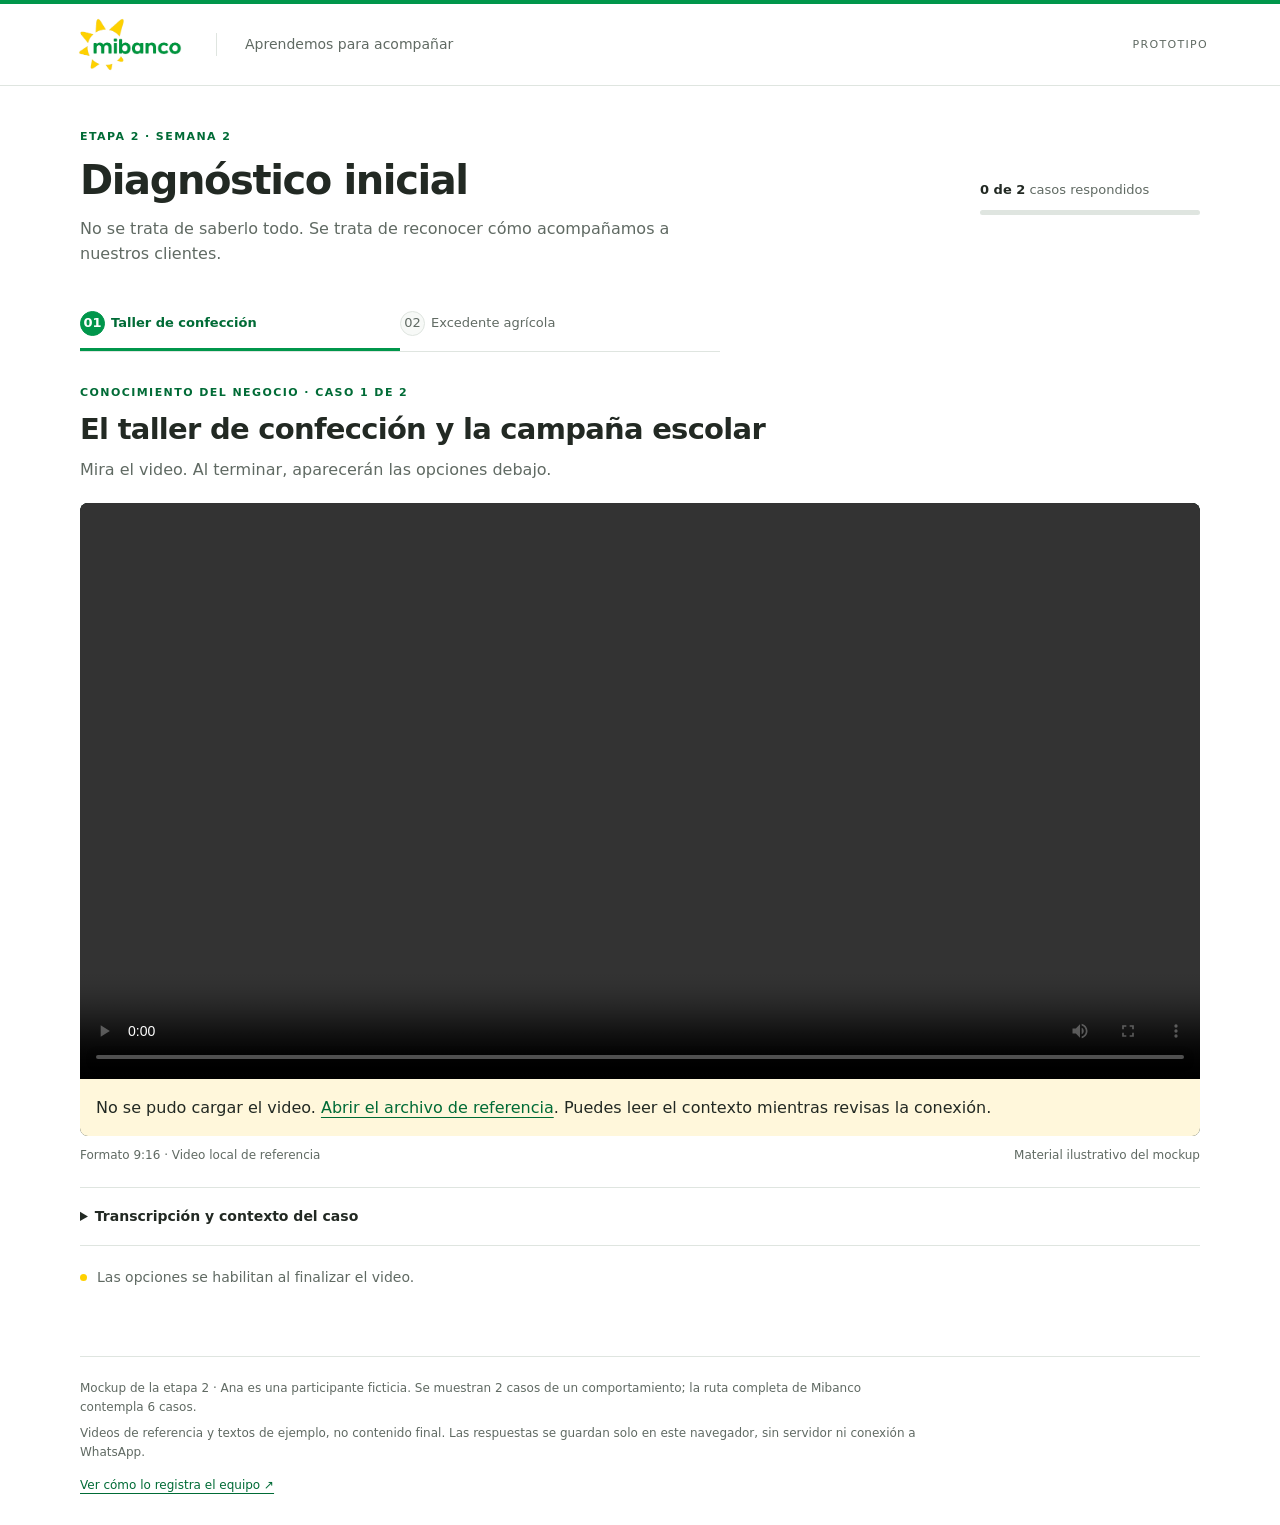
==== site/prototipo-caso-mibanco.html @ eca5d120 "feat: publish Mibanco training mockup with VPS deployment" ====
<!DOCTYPE html>
<html lang="es">
<head>
  <meta charset="utf-8">
  <meta name="viewport" content="width=device-width, initial-scale=1">
  <title>Diagnóstico inicial · Mibanco</title>
  <link rel="stylesheet" href="prototipo.css">
  <script src="prototipo.js" defer></script>
</head>
<body>
  <header class="header">
    <div class="header-inner">
      <img class="logo" src="assets/mibanco.png" alt="Mibanco" width="124" height="59">
      <span class="header-title">Aprendemos para acompañar</span>
      <span class="demo-label">Prototipo</span>
    </div>
  </header>
  <main class="container" id="app" tabindex="-1">
    <noscript>Activa JavaScript para reproducir la interacción de este mockup.</noscript>
  </main>
  <footer class="footer container">
    <p>Mockup de la etapa 2 · Ana es una participante ficticia. Se muestran 2 casos de un comportamiento; la ruta completa de Mibanco contempla 6 casos.</p>
    <p>Videos de referencia y textos de ejemplo, no contenido final. Las respuestas se guardan solo en este navegador, sin servidor ni conexión a WhatsApp.</p>
    <a href="admin/">Ver cómo lo registra el equipo <span aria-hidden="true">↗</span></a>
  </footer>
  <dialog id="confirm-dialog" aria-labelledby="confirm-title">
    <form method="dialog">
      <span class="eyebrow">Confirma tu elección</span>
      <h2 id="confirm-title">¿Enviar tu respuesta?</h2>
      <p>Una vez enviada, no podrás modificarla en este diagnóstico.</p>
      <div class="dialog-actions">
        <button class="button secondary" value="cancel">Volver a revisar</button>
        <button class="button" value="send">Sí, enviar</button>
      </div>
    </form>
  </dialog>
</body>
</html>
---- site/prototipo.css ----
:root {
  --green: #00964b;
  --green-dark: #006b36;
  --green-light: #edf7f1;
  --yellow: #ffd100;
  --ink: #222923;
  --muted: #606a63;
  --line: #dfe5e0;
  --surface: #f7f9f7;
  --header-height: 86px;
  font-family: Brevia, system-ui, -apple-system, "Segoe UI", sans-serif;
  color: var(--ink);
  background: #fff;
  font-synthesis: none;
}
* { box-sizing: border-box; }
body { margin: 0; font-size: 16px; line-height: 1.6; }
[hidden] { display: none !important; }
button, input { font: inherit; }
button, a { -webkit-tap-highlight-color: transparent; }
a { color: var(--green-dark); text-underline-offset: 4px; }
button { cursor: pointer; }
:focus-visible { outline: 3px solid var(--green-dark); outline-offset: 4px; }
.header { position: sticky; top: 0; z-index: 10; height: var(--header-height); background: #fff; border-top: 4px solid var(--green); border-bottom: 1px solid var(--line); }
.header-inner { max-width: 1200px; height: 100%; margin: auto; padding: 12px 20px; display: flex; align-items: center; gap: 28px; }
.logo { display: block; width: 116px; height: auto; }
.header-title { display: none; font-size: 14px; color: var(--muted); border-left: 1px solid var(--line); padding-left: 28px; }
.demo-label { margin-left: auto; font-size: 11px; text-transform: uppercase; letter-spacing: .12em; color: var(--muted); }
.container { width: min(100% - 40px, 1120px); margin-inline: auto; }
main { padding-block: 30px 48px; min-height: 65vh; }
main:focus { outline: none; }
h1, h2, h3, p { margin: 0; }
h1 { font-size: clamp(28px, 4vw, 40px); font-weight: 750; line-height: 1.2; letter-spacing: -.035em; }
h2 { font-size: clamp(23px, 3vw, 29px); font-weight: 700; line-height: 1.3; letter-spacing: -.025em; }
h3 { font-size: 19px; line-height: 1.4; }
.eyebrow { display: block; margin-bottom: 10px; color: var(--green-dark); font-size: 11px; font-weight: 750; text-transform: uppercase; letter-spacing: .13em; }
.muted { color: var(--muted); }
.intro p { margin-top: 12px; max-width: 640px; color: var(--muted); }
.intro { display: grid; gap: 24px; }
.progress { min-width: 180px; font-size: 13px; color: var(--muted); }
.progress strong { color: var(--ink); }
progress { display: block; width: 100%; height: 5px; margin-top: 9px; appearance: none; border: 0; background: var(--line); border-radius: 8px; overflow: hidden; }
progress::-webkit-progress-bar { background: var(--line); }
progress::-webkit-progress-value { background: var(--green); }
progress::-moz-progress-bar { background: var(--green); }
.steps { display: flex; margin: 30px 0; padding: 0; list-style: none; border-bottom: 1px solid var(--line); }
.steps li { flex: 1; padding: 12px 8px 15px 0; color: var(--muted); font-size: 13px; }
.steps .active { color: var(--green-dark); box-shadow: inset 0 -3px var(--green); font-weight: 700; }
.steps span { display: inline-grid; place-items: center; width: 25px; height: 25px; margin-right: 6px; border-radius: 50%; background: var(--surface); border: 1px solid var(--line); }
.steps .active span { background: var(--green); border-color: var(--green); color: white; }
.case-heading { margin-bottom: 20px; }
.case-heading p { margin-top: 8px; color: var(--muted); }
.video-shell { position: relative; background: #12251b; border-radius: 8px; overflow: hidden; scroll-margin-top: var(--header-height); }
video { display: block; width: 100%; height: min(64svh, 640px); max-height: calc(100dvh - var(--header-height) - 32px); object-fit: contain; background: #12251b; }
video:fullscreen { height: 100%; max-height: none; }
.video-caption { display: flex; justify-content: space-between; flex-wrap: wrap; gap: 6px 18px; margin-top: 10px; font-size: 12px; color: var(--muted); }
.video-caption a { color: inherit; }
.media-error { padding: 16px; background: #fff7db; }
details { margin-top: 22px; border-top: 1px solid var(--line); border-bottom: 1px solid var(--line); }
summary { padding: 17px 0; cursor: pointer; font-weight: 650; font-size: 14px; }
.transcript { padding: 0 0 20px; max-width: 760px; font-size: 15px; }
.transcript p + p { margin-top: 12px; }
.transcript .notice { font-size: 12px; color: var(--muted); }
.waiting { display: flex; align-items: center; gap: 10px; padding: 20px 0; color: var(--muted); font-size: 14px; }
.waiting span { width: 7px; height: 7px; border-radius: 50%; background: var(--yellow); flex-shrink: 0; }
.question { margin-top: 32px; padding-top: 26px; border-top: 3px solid var(--yellow); scroll-margin-top: calc(var(--header-height) + 20px); }
.question h2 { max-width: 820px; }
.question > p { margin-top: 10px; color: var(--muted); font-size: 14px; }
fieldset { border: 0; padding: 0; margin: 24px 0 0; min-width: 0; }
legend { padding: 0; margin-bottom: 12px; font-size: 13px; color: var(--muted); }
.options { display: grid; gap: 12px; }
.option { display: flex; align-items: flex-start; gap: 12px; border: 1px solid var(--line); padding: 20px; border-radius: 6px; font-size: 15px; line-height: 1.6; cursor: pointer; }
.option:hover { border-color: var(--green); }
.option:has(input:checked) { border-color: var(--green); background: var(--green-light); box-shadow: inset 0 0 0 1px var(--green); }
.option input { width: 18px; height: 18px; flex: 0 0 18px; margin: 4px 0 0; accent-color: var(--green-dark); }
.option-number { display: block; font-size: 11px; text-transform: uppercase; letter-spacing: .07em; color: var(--muted); font-weight: 700; margin-bottom: 6px; }
fieldset:disabled .option { cursor: default; }
.actions { margin-top: 24px; display: flex; flex-wrap: wrap; align-items: center; gap: 16px; }
.button { display: inline-flex; align-items: center; justify-content: center; gap: 16px; width: 100%; min-height: 48px; padding: 12px 24px; border: 1px solid var(--green-dark); border-radius: 5px; background: var(--green-dark); color: white; font-weight: 650; font-size: 15px; text-decoration: none; }
.button:hover { background: #00572c; }
.button:disabled { background: #edf0ed; color: #6c756e; border-color: var(--line); cursor: not-allowed; }
.button.secondary { background: white; color: var(--green-dark); border-color: var(--line); }
.saved { color: var(--green-dark); font-size: 14px; margin-top: 20px; }
.small { font-size: 12px; color: var(--muted); }
.footer { border-top: 1px solid var(--line); padding-block: 22px 30px; font-size: 12px; color: var(--muted); }
.footer p { max-width: 840px; }
.footer p + p { margin-top: 6px; }
.footer a { display: inline-block; margin-top: 14px; }
dialog { width: min(440px, calc(100% - 32px)); padding: 28px; border: 0; border-radius: 10px; color: var(--ink); }
dialog::backdrop { background: #12251b99; }
dialog p { margin-top: 14px; color: var(--muted); }
.dialog-actions { display: grid; gap: 10px; margin-top: 24px; }
.complete { max-width: 640px; margin: 42px auto; }
.complete-mark { display: grid; place-items: center; width: 56px; height: 56px; background: var(--green-light); color: var(--green-dark); font-size: 28px; border-radius: 50%; margin-bottom: 24px; }
.complete p { margin-top: 18px; color: var(--muted); }
.next-step { border-left: 3px solid var(--yellow); padding: 12px 20px; margin-top: 30px; }
.next-step p { margin-top: 4px; font-size: 14px; }
.admin-note { background: var(--green-light); border-left: 3px solid var(--green); padding: 16px 20px; margin-block: 24px; font-size: 14px; }
.stats { display: grid; gap: 12px; margin-block: 28px; }
.stat { border: 1px solid var(--line); padding: 20px; border-radius: 6px; }
.stat strong { display: block; font-size: 26px; letter-spacing: -.04em; }
.stat span { font-size: 13px; color: var(--muted); }
.table-wrap { overflow-x: auto; border: 1px solid var(--line); border-radius: 6px; margin-top: 20px; }
table { width: 100%; border-collapse: collapse; font-size: 13px; min-width: 780px; }
caption { text-align: left; padding: 16px; font-weight: 700; }
th { text-align: left; background: var(--surface); color: var(--muted); font-weight: 600; }
th, td { padding: 16px; border-top: 1px solid var(--line); vertical-align: top; }
td p { margin-top: 6px; }
.tag { display: inline-block; padding: 3px 8px; border-radius: 4px; font-size: 12px; background: var(--surface); white-space: nowrap; }
.tag.good { background: var(--green-light); color: var(--green-dark); }
.tag.critical { background: #fcebea; color: #9c2520; }
.tag.developing { background: #fff5cc; color: #6d5700; }
@media (min-width: 600px) {
  .header-title { display: block; }
  .header-inner { padding-inline: 32px; }
  .container { width: min(100% - 64px, 1120px); }
  main { padding-top: 42px; }
  .options { grid-template-columns: repeat(2, minmax(0, 1fr)); }
  .button { width: auto; }
  .stats { grid-template-columns: repeat(3, 1fr); }
  .dialog-actions .button { width: 100%; }
}
@media (min-width: 900px) {
  .intro { grid-template-columns: 1fr 220px; align-items: center; gap: 40px; }
  .steps { max-width: 640px; margin-block: 32px; }
}
@media (min-width: 1100px) {
  .options { grid-template-columns: repeat(4, minmax(0, 1fr)); }
}
@media (prefers-reduced-motion: no-preference) {
  .option, .button { transition: background .15s, border-color .15s; }
}
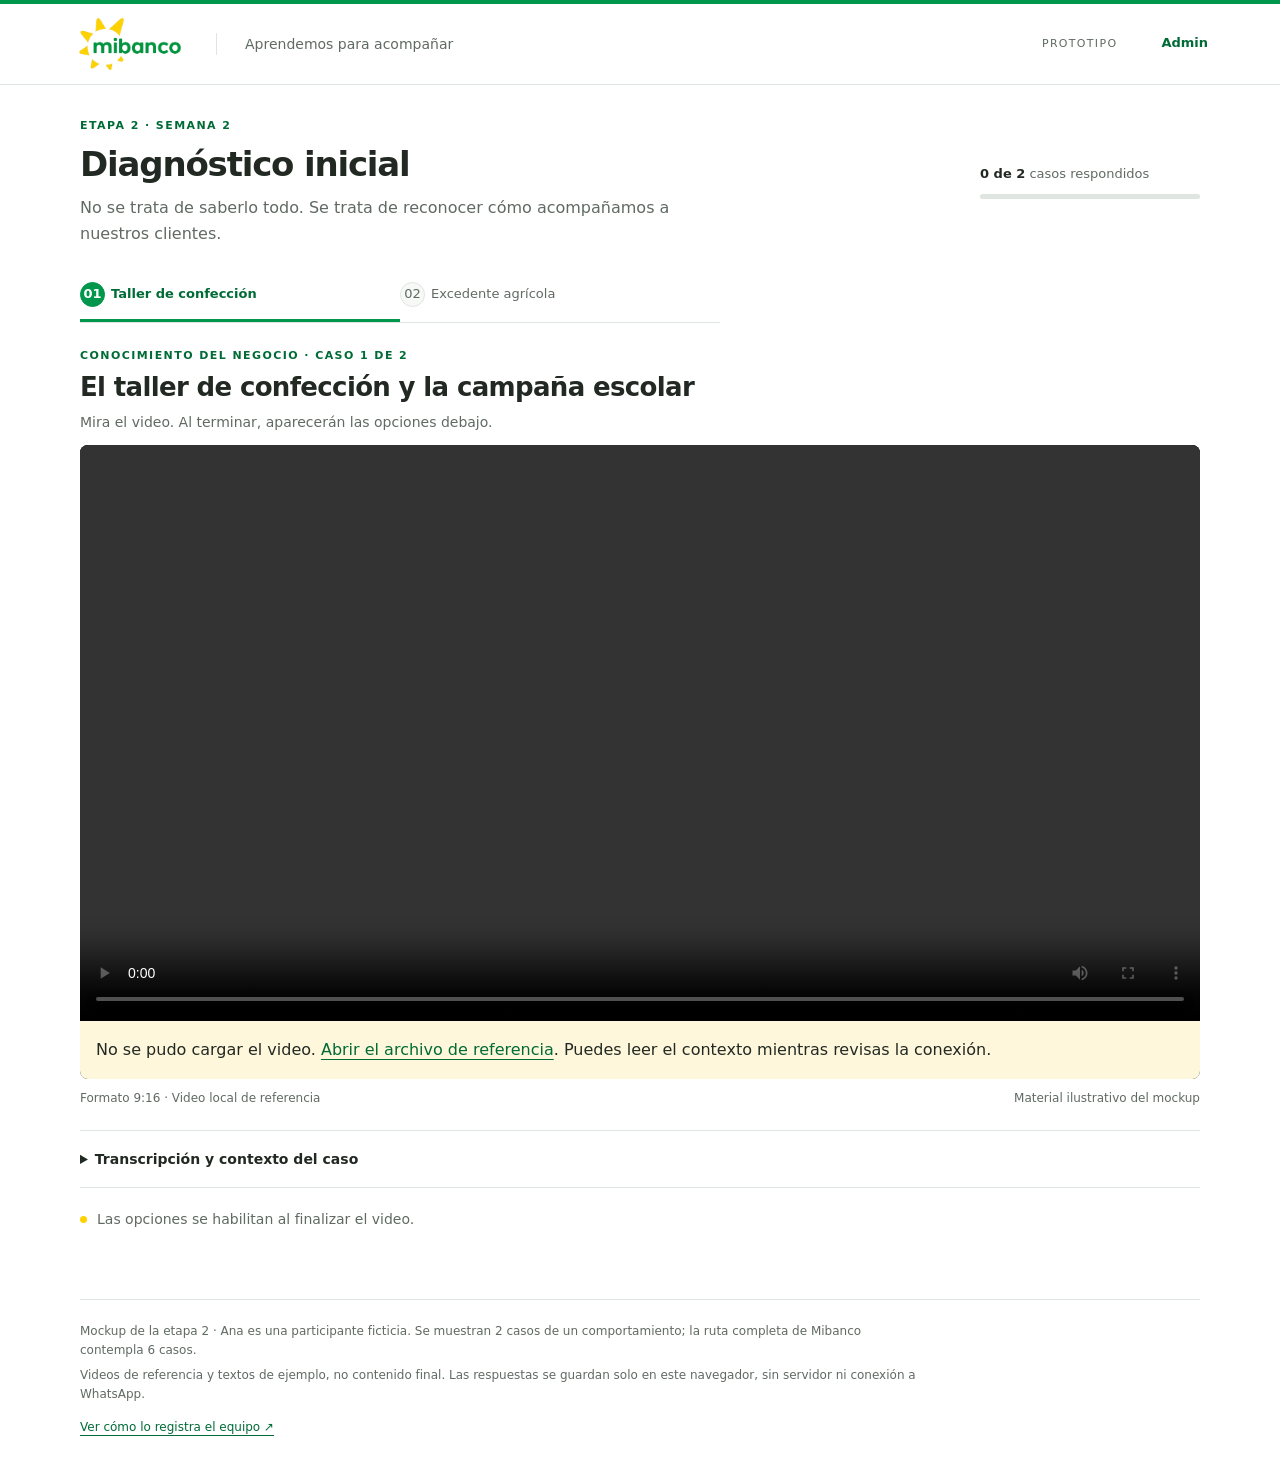
==== commit b1c819f4: "feat: add WhatsApp training demo" ====
--- a/site/prototipo-caso-mibanco.html
+++ b/site/prototipo-caso-mibanco.html
@@ -13,6 +13,7 @@
       <img class="logo" src="assets/mibanco.png" alt="Mibanco" width="124" height="59">
       <span class="header-title">Aprendemos para acompañar</span>
       <span class="demo-label">Prototipo</span>
+      <a class="header-link" href="admin/">Admin</a>
     </div>
   </header>
   <main class="container" id="app" tabindex="-1">
--- a/site/prototipo.css
+++ b/site/prototipo.css
@@ -7,7 +7,6 @@
   --muted: #606a63;
   --line: #dfe5e0;
   --surface: #f7f9f7;
-  --header-height: 86px;
   font-family: Brevia, system-ui, -apple-system, "Segoe UI", sans-serif;
   color: var(--ink);
   background: #fff;
@@ -21,37 +20,38 @@
 a { color: var(--green-dark); text-underline-offset: 4px; }
 button { cursor: pointer; }
 :focus-visible { outline: 3px solid var(--green-dark); outline-offset: 4px; }
-.header { position: sticky; top: 0; z-index: 10; height: var(--header-height); background: #fff; border-top: 4px solid var(--green); border-bottom: 1px solid var(--line); }
-.header-inner { max-width: 1200px; height: 100%; margin: auto; padding: 12px 20px; display: flex; align-items: center; gap: 28px; }
+.header { background: #fff; border-top: 4px solid var(--green); border-bottom: 1px solid var(--line); }
+.header-inner { max-width: 1200px; margin: auto; padding: 12px 20px; display: flex; align-items: center; gap: 28px; }
 .logo { display: block; width: 116px; height: auto; }
 .header-title { display: none; font-size: 14px; color: var(--muted); border-left: 1px solid var(--line); padding-left: 28px; }
 .demo-label { margin-left: auto; font-size: 11px; text-transform: uppercase; letter-spacing: .12em; color: var(--muted); }
 .container { width: min(100% - 40px, 1120px); margin-inline: auto; }
-main { padding-block: 30px 48px; min-height: 65vh; }
+main { padding-block: 24px 48px; min-height: 65vh; }
 main:focus { outline: none; }
 h1, h2, h3, p { margin: 0; }
-h1 { font-size: clamp(28px, 4vw, 40px); font-weight: 750; line-height: 1.2; letter-spacing: -.035em; }
-h2 { font-size: clamp(23px, 3vw, 29px); font-weight: 700; line-height: 1.3; letter-spacing: -.025em; }
+h1 { font-size: clamp(26px, 3vw, 34px); font-weight: 750; line-height: 1.2; letter-spacing: -.035em; }
+h2 { font-size: clamp(21px, 2.5vw, 26px); font-weight: 700; line-height: 1.3; letter-spacing: -.025em; }
 h3 { font-size: 19px; line-height: 1.4; }
 .eyebrow { display: block; margin-bottom: 10px; color: var(--green-dark); font-size: 11px; font-weight: 750; text-transform: uppercase; letter-spacing: .13em; }
 .muted { color: var(--muted); }
-.intro p { margin-top: 12px; max-width: 640px; color: var(--muted); }
-.intro { display: grid; gap: 24px; }
+.intro p { margin-top: 10px; max-width: 640px; color: var(--muted); }
+.intro { display: grid; gap: 16px; }
 .progress { min-width: 180px; font-size: 13px; color: var(--muted); }
 .progress strong { color: var(--ink); }
 progress { display: block; width: 100%; height: 5px; margin-top: 9px; appearance: none; border: 0; background: var(--line); border-radius: 8px; overflow: hidden; }
 progress::-webkit-progress-bar { background: var(--line); }
 progress::-webkit-progress-value { background: var(--green); }
 progress::-moz-progress-bar { background: var(--green); }
-.steps { display: flex; margin: 30px 0; padding: 0; list-style: none; border-bottom: 1px solid var(--line); }
+.steps { display: flex; margin: 24px 0; padding: 0; list-style: none; border-bottom: 1px solid var(--line); }
 .steps li { flex: 1; padding: 12px 8px 15px 0; color: var(--muted); font-size: 13px; }
 .steps .active { color: var(--green-dark); box-shadow: inset 0 -3px var(--green); font-weight: 700; }
 .steps span { display: inline-grid; place-items: center; width: 25px; height: 25px; margin-right: 6px; border-radius: 50%; background: var(--surface); border: 1px solid var(--line); }
 .steps .active span { background: var(--green); border-color: var(--green); color: white; }
-.case-heading { margin-bottom: 20px; }
-.case-heading p { margin-top: 8px; color: var(--muted); }
-.video-shell { position: relative; background: #12251b; border-radius: 8px; overflow: hidden; scroll-margin-top: var(--header-height); }
-video { display: block; width: 100%; height: min(64svh, 640px); max-height: calc(100dvh - var(--header-height) - 32px); object-fit: contain; background: #12251b; }
+.case-heading { margin-bottom: 12px; }
+.case-heading .eyebrow { margin-bottom: 6px; }
+.case-heading p { margin-top: 6px; color: var(--muted); font-size: 14px; }
+.video-shell { position: relative; background: #12251b; border-radius: 8px; overflow: hidden; }
+video { display: block; width: 100%; height: min(64svh, 640px); max-height: calc(100dvh - 32px); object-fit: contain; background: #12251b; }
 video:fullscreen { height: 100%; max-height: none; }
 .video-caption { display: flex; justify-content: space-between; flex-wrap: wrap; gap: 6px 18px; margin-top: 10px; font-size: 12px; color: var(--muted); }
 .video-caption a { color: inherit; }
@@ -63,7 +63,7 @@
 .transcript .notice { font-size: 12px; color: var(--muted); }
 .waiting { display: flex; align-items: center; gap: 10px; padding: 20px 0; color: var(--muted); font-size: 14px; }
 .waiting span { width: 7px; height: 7px; border-radius: 50%; background: var(--yellow); flex-shrink: 0; }
-.question { margin-top: 32px; padding-top: 26px; border-top: 3px solid var(--yellow); scroll-margin-top: calc(var(--header-height) + 20px); }
+.question { margin-top: 32px; padding-top: 26px; border-top: 3px solid var(--yellow); scroll-margin-top: 20px; }
 .question h2 { max-width: 820px; }
 .question > p { margin-top: 10px; color: var(--muted); font-size: 14px; }
 fieldset { border: 0; padding: 0; margin: 24px 0 0; min-width: 0; }
@@ -95,17 +95,34 @@
 .complete p { margin-top: 18px; color: var(--muted); }
 .next-step { border-left: 3px solid var(--yellow); padding: 12px 20px; margin-top: 30px; }
 .next-step p { margin-top: 4px; font-size: 14px; }
-.admin-note { background: var(--green-light); border-left: 3px solid var(--green); padding: 16px 20px; margin-block: 24px; font-size: 14px; }
-.stats { display: grid; gap: 12px; margin-block: 28px; }
-.stat { border: 1px solid var(--line); padding: 20px; border-radius: 6px; }
+.reset-panel { margin-top: 16px; padding: 16px; border: 1px solid var(--line); border-radius: 5px; background: white; }
+.reset-panel h2 { margin: 0 0 8px; font-size: 16px; }
+.reset-panel .button { margin: 8px 0; }
+.header-link { margin-left: 16px; font-size: 13px; font-weight: 650; color: var(--green-dark); text-decoration: none; }
+.admin-note { margin-top: 16px; font-size: 12px; color: var(--muted); }
+.stats { display: grid; grid-template-columns: repeat(2, minmax(0, 1fr)); gap: 12px; margin-block: 24px 12px; }
+.stat { border: 1px solid var(--line); padding: 16px; border-radius: 6px; }
 .stat strong { display: block; font-size: 26px; letter-spacing: -.04em; }
 .stat span { font-size: 13px; color: var(--muted); }
-.table-wrap { overflow-x: auto; border: 1px solid var(--line); border-radius: 6px; margin-top: 20px; }
-table { width: 100%; border-collapse: collapse; font-size: 13px; min-width: 780px; }
-caption { text-align: left; padding: 16px; font-weight: 700; }
-th { text-align: left; background: var(--surface); color: var(--muted); font-weight: 600; }
-th, td { padding: 16px; border-top: 1px solid var(--line); vertical-align: top; }
-td p { margin-top: 6px; }
+.records-heading { margin-block: 32px 16px; }
+.records-heading p { margin-top: 4px; }
+.records { display: grid; gap: 16px; align-items: start; }
+.response-card { min-width: 0; padding: 20px; border: 1px solid var(--line); border-radius: 8px; }
+.record-meta { display: flex; flex-wrap: wrap; align-items: center; justify-content: space-between; gap: 12px; margin-bottom: 14px; }
+.record-meta .eyebrow { margin: 0; }
+.response-card h3 { font-size: 19px; letter-spacing: -.02em; }
+.chosen-answer, .pending-answer { margin-top: 20px; padding: 16px; background: var(--surface); border-radius: 5px; font-size: 14px; }
+.answer-label { display: block; margin-bottom: 8px; font-size: 12px; font-weight: 650; color: var(--muted); }
+.pending-answer { color: var(--muted); }
+.result-row { display: flex; flex-wrap: wrap; justify-content: space-between; align-items: center; gap: 12px; margin-top: 18px; }
+.result-row strong { font-size: 24px; }
+.result-row small { font-size: 12px; font-weight: 400; color: var(--muted); }
+.record-trace { margin-top: 18px; border-bottom: 0; }
+.record-trace summary { padding: 12px 0 0; font-size: 13px; color: var(--green-dark); }
+.record-trace dl { display: grid; grid-template-columns: auto minmax(0, 1fr); gap: 8px 12px; margin: 14px 0 0; font-size: 12px; }
+.record-trace dt { color: var(--muted); }
+.record-trace dd { margin: 0; overflow-wrap: anywhere; }
+.records-note { margin-top: 20px; }
 .tag { display: inline-block; padding: 3px 8px; border-radius: 4px; font-size: 12px; background: var(--surface); white-space: nowrap; }
 .tag.good { background: var(--green-light); color: var(--green-dark); }
 .tag.critical { background: #fcebea; color: #9c2520; }
@@ -114,15 +131,15 @@
   .header-title { display: block; }
   .header-inner { padding-inline: 32px; }
   .container { width: min(100% - 64px, 1120px); }
-  main { padding-top: 42px; }
+  main { padding-top: 32px; }
   .options { grid-template-columns: repeat(2, minmax(0, 1fr)); }
   .button { width: auto; }
-  .stats { grid-template-columns: repeat(3, 1fr); }
   .dialog-actions .button { width: 100%; }
 }
 @media (min-width: 900px) {
   .intro { grid-template-columns: 1fr 220px; align-items: center; gap: 40px; }
-  .steps { max-width: 640px; margin-block: 32px; }
+  .steps { max-width: 640px; }
+  .records { grid-template-columns: repeat(2, minmax(0, 1fr)); }
 }
 @media (min-width: 1100px) {
   .options { grid-template-columns: repeat(4, minmax(0, 1fr)); }
